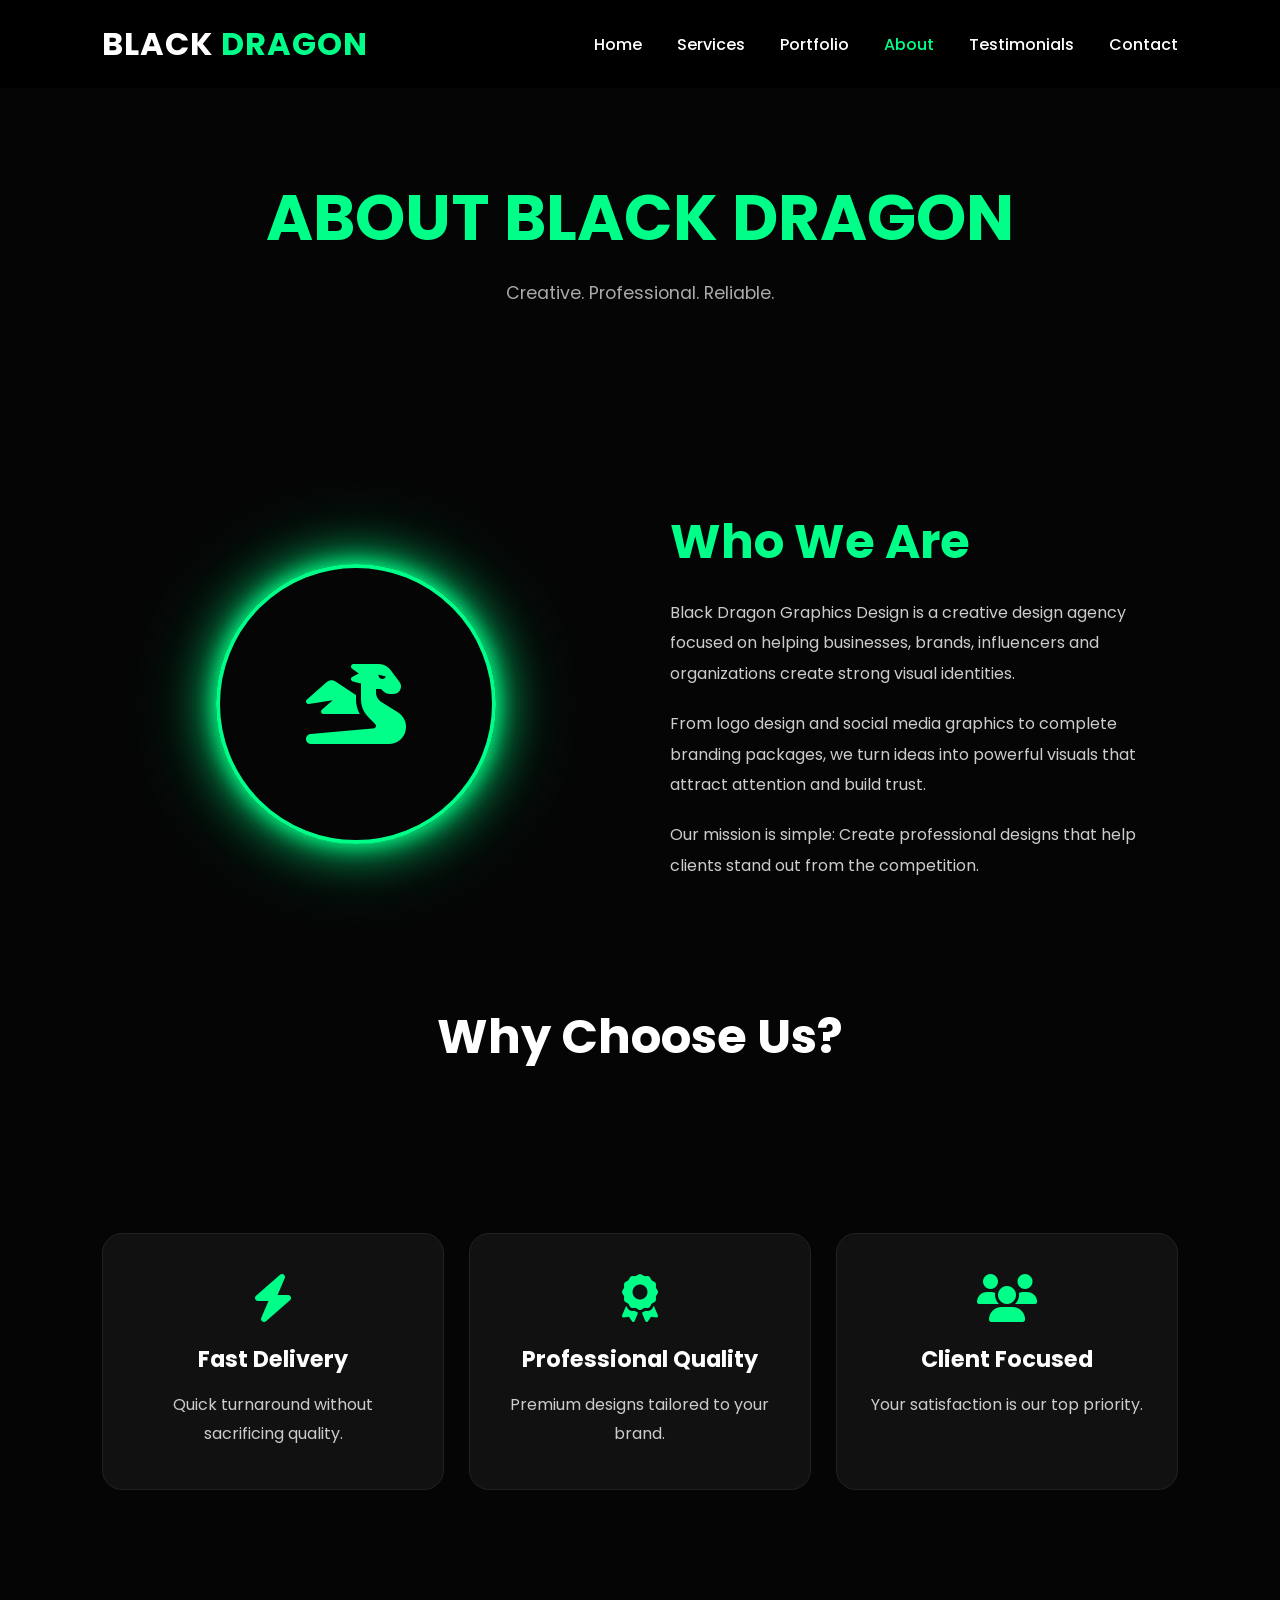
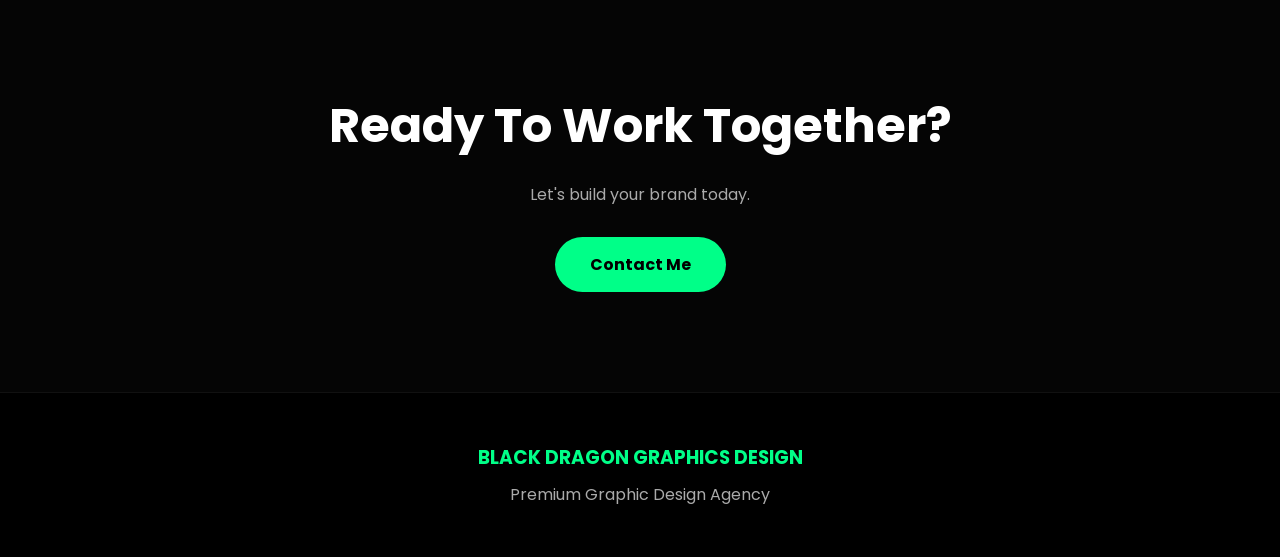
==== My page/about.html @ 7f596248 "Rename about html to about.html" ====
<!DOCTYPE html>
<html lang="en">
<head>

<meta charset="UTF-8">
<meta name="viewport"
content="width=device-width, initial-scale=1.0">

<title>About | Black Dragon</title>

<link rel="stylesheet"
href="style.css">

<link rel="stylesheet"
href="https://cdnjs.cloudflare.com/ajax/libs/font-awesome/6.5.2/css/all.min.css">

</head>

<body>

<header>

<div class="logo">
BLACK <span>DRAGON</span>
</div>

<div id="menu-btn">
<i class="fas fa-bars"></i>
</div>

<nav id="nav">

<a href="index.html">Home</a>

<a href="services.html">
Services
</a>

<a href="portfolio.html">
Portfolio
</a>

<a href="about.html"
class="active">
About
</a>

<a href="testimonials.html">
Testimonials
</a>

<a href="contact.html">
Contact
</a>

</nav>

</header>

<!-- PAGE BANNER -->

<section class="page-banner">

<h1>
ABOUT BLACK DRAGON
</h1>

<p>
Creative. Professional. Reliable.
</p>

</section>

<!-- ABOUT SECTION -->

<section class="about-section">

<div class="about-image">

<div class="dragon-circle small">

<i class="fas fa-dragon"></i>

</div>

</div>

<div class="about-content">

<h2>
Who We Are
</h2>

<p>

Black Dragon Graphics Design is a creative design agency focused on helping businesses, brands, influencers and organizations create strong visual identities.

</p>

<p>

From logo design and social media graphics to complete branding packages, we turn ideas into powerful visuals that attract attention and build trust.

</p>

<p>

Our mission is simple:
Create professional designs that help clients stand out from the competition.

</p>

</div>

</section>

<!-- WHY CHOOSE US -->

<section>

<div class="section-title">

<h2>
Why Choose Us?
</h2>

</div>

<div class="service-grid">

<div class="service-card">

<i class="fas fa-bolt"></i>

<h3>
Fast Delivery
</h3>

<p>
Quick turnaround without sacrificing quality.
</p>

</div>

<div class="service-card">

<i class="fas fa-award"></i>

<h3>
Professional Quality
</h3>

<p>
Premium designs tailored to your brand.
</p>

</div>

<div class="service-card">

<i class="fas fa-users"></i>

<h3>
Client Focused
</h3>

<p>
Your satisfaction is our top priority.
</p>

</div>

</div>

</section>

<!-- CTA -->

<section class="cta">

<h2>

Ready To Work Together?

</h2>

<p>

Let's build your brand today.

</p>

<a href="contact.html"
class="btn">

Contact Me

</a>

</section>

<footer>

<h3>

BLACK DRAGON
GRAPHICS DESIGN

</h3>

<p>

Premium Graphic Design Agency

</p>

</footer>

<script src="script.js"></script>

</body>
</html>
---- My page/style.css ----
/* ==========================
   GOOGLE FONT
========================== */

@import url('https://fonts.googleapis.com/css2?family=Poppins:wght@300;400;500;600;700;800&display=swap');

/* ==========================
   RESET
========================== */

*{
margin:0;
padding:0;
box-sizing:border-box;
font-family:'Poppins',sans-serif;
scroll-behavior:smooth;
}

body{
background:#050505;
color:#ffffff;
overflow-x:hidden;
}

img{
max-width:100%;
display:block;
}

a{
text-decoration:none;
}

ul{
list-style:none;
}

/* ==========================
   LOADER
========================== */

#loader{
position:fixed;
top:0;
left:0;
width:100%;
height:100%;
background:#000;
display:flex;
justify-content:center;
align-items:center;
z-index:9999;
}

.loader-content h1{
font-size:4rem;
font-weight:800;
color:#00ff88;

text-shadow:
0 0 10px #00ff88,
0 0 20px #00ff88,
0 0 40px #00ff88;
}

/* ==========================
   HEADER
========================== */

header{
position:fixed;
top:0;
left:0;
width:100%;

padding:20px 8%;

display:flex;
justify-content:space-between;
align-items:center;

background:rgba(0,0,0,.85);

backdrop-filter:blur(15px);

z-index:1000;

transition:.4s;
}

.logo{
font-size:2rem;
font-weight:700;
letter-spacing:1px;
}

.logo span{
color:#00ff88;
}

nav{
display:flex;
gap:35px;
}

nav a{
color:#fff;
font-weight:500;
transition:.3s;
}

nav a:hover{
color:#00ff88;
}

nav a.active{
color:#00ff88;
}

#menu-btn{
display:none;
font-size:2rem;
cursor:pointer;
}

/* ==========================
   HERO SECTION
========================== */

.hero{
min-height:100vh;

display:flex;
align-items:center;
justify-content:space-between;

gap:60px;

padding:120px 8%;
}

.hero-text{
flex:1;
}

.hero-text h4{
font-size:1.2rem;
color:#00ff88;
margin-bottom:10px;
}

.hero-text h1{
font-size:5rem;
line-height:1.1;
margin-bottom:20px;
}

.hero-text h1 span{
color:#00ff88;

text-shadow:
0 0 10px #00ff88,
0 0 20px #00ff88;
}

.hero-text p{
font-size:1.1rem;
line-height:1.9;
max-width:600px;
color:#cccccc;
margin-bottom:30px;
}

/* ==========================
   BUTTONS
========================== */

.hero-buttons{
display:flex;
gap:15px;
margin-bottom:40px;
}

.btn{
display:inline-block;

padding:15px 35px;

background:#00ff88;
color:#000;

border-radius:50px;

font-weight:700;

transition:.4s;
}

.btn:hover{
transform:translateY(-5px);

box-shadow:
0 0 15px #00ff88,
0 0 25px #00ff88;
}

.btn-outline{
display:inline-block;

padding:15px 35px;

border:2px solid #00ff88;

color:#fff;

border-radius:50px;

transition:.4s;
}

.btn-outline:hover{
background:#00ff88;
color:#000;
}

/* ==========================
   STATS
========================== */

.stats{
display:flex;
gap:25px;
flex-wrap:wrap;
}

.stat-box{
background:#111111;

padding:20px;

border-radius:15px;

min-width:120px;

text-align:center;

border:1px solid #00ff88;
}

.stat-box h2{
font-size:2rem;
color:#00ff88;
}

.stat-box p{
color:#ccc;
margin-top:5px;
}

/* ==========================
   HERO IMAGE
========================== */

.hero-image{
flex:1;

display:flex;
justify-content:center;
align-items:center;
}

.dragon-circle{
width:420px;
height:420px;

border-radius:50%;

border:4px solid #00ff88;

display:flex;
justify-content:center;
align-items:center;

font-size:8rem;

color:#00ff88;

box-shadow:
0 0 20px #00ff88,
0 0 50px #00ff88,
0 0 100px rgba(0,255,136,.3);
}

/* ==========================
   PAGE BANNER
========================== */

.page-banner{
padding:170px 8% 100px;

text-align:center;
}

.page-banner h1{
font-size:4rem;
color:#00ff88;
margin-bottom:15px;
}

.page-banner p{
font-size:1.1rem;
color:#aaa;
}

/* ==========================
   SECTION TITLE
========================== */

.section-title{
text-align:center;
margin-bottom:60px;
}

.section-title h2{
font-size:3rem;
margin-bottom:10px;
}

.section-title p{
color:#aaa;
}

/* ==========================
   CTA
========================== */

.cta{
padding:100px 8%;
text-align:center;
}

.cta h2{
font-size:3rem;
margin-bottom:20px;
}

.cta p{
color:#aaa;
margin-bottom:30px;
}

/* ==========================
   FOOTER
========================== */

footer{
padding:50px 8%;

text-align:center;

background:#000;
border-top:1px solid #111;
}

footer h3{
margin-bottom:10px;
color:#00ff88;
}

footer p{
color:#aaa;
}
/* ==========================
   SERVICES PAGE
========================== */

.service-grid{
display:grid;
grid-template-columns:
repeat(auto-fit,minmax(250px,1fr));

gap:25px;

padding:100px 8%;
}

.service-card{
background:#111;

padding:40px 30px;

border-radius:20px;

text-align:center;

border:1px solid #222;

transition:.4s;
}

.service-card:hover{

transform:translateY(-10px);

border-color:#00ff88;

box-shadow:
0 0 20px rgba(0,255,136,.4);

}

.service-card i{
font-size:3rem;
color:#00ff88;
margin-bottom:20px;
}

.service-card h3{
margin-bottom:15px;
font-size:1.4rem;
}

.service-card p{
color:#ccc;
line-height:1.8;
}

/* ==========================
   PORTFOLIO FILTERS
========================== */

.filter-buttons{

display:flex;
justify-content:center;
flex-wrap:wrap;

gap:15px;

margin-bottom:50px;

}

.filter-buttons button{

padding:12px 25px;

background:#111;

color:#fff;

border:none;

border-radius:30px;

cursor:pointer;

transition:.3s;

}

.filter-buttons button:hover,
.filter-buttons button.active{

background:#00ff88;
color:#000;

}

/* ==========================
   PORTFOLIO GRID
========================== */

.portfolio-grid{

display:grid;

grid-template-columns:
repeat(auto-fit,minmax(280px,1fr));

gap:25px;

padding:0 8% 100px;

}

.portfolio-item{

height:300px;

position:relative;

overflow:hidden;

border-radius:20px;

background:#111;

cursor:pointer;

}

.portfolio-item img{

width:100%;
height:100%;

object-fit:cover;

transition:.5s;

}

.portfolio-item:hover img{

transform:scale(1.1);

}

.portfolio-overlay{

position:absolute;

left:0;
bottom:-100%;

width:100%;
height:100%;

display:flex;
justify-content:center;
align-items:center;

background:
rgba(0,255,136,.85);

font-size:1.3rem;
font-weight:700;

color:#000;

transition:.4s;

}

.portfolio-item:hover
.portfolio-overlay{

bottom:0;

}

/* ==========================
   ABOUT PAGE
========================== */

.about-section{

display:flex;

justify-content:center;
align-items:center;

gap:60px;

padding:100px 8%;

flex-wrap:wrap;

}

.about-image{

flex:1;

display:flex;
justify-content:center;

}

.about-content{

flex:1;
max-width:650px;

}

.about-content h2{

font-size:3rem;

margin-bottom:20px;

color:#00ff88;

}

.about-content p{

line-height:1.9;

color:#ccc;

margin-bottom:20px;

}

.dragon-circle.small{

width:280px;
height:280px;

font-size:5rem;

}

/* ==========================
   TESTIMONIALS
========================== */

.testimonials-container{

max-width:900px;

margin:auto;

padding:100px 8%;

}

.slide{

display:none;

background:#111;

padding:50px;

border-radius:20px;

text-align:center;

border:1px solid #222;

}

.slide.active{

display:block;

}

.slide i{

font-size:3rem;

color:#00ff88;

margin-bottom:20px;

}

.slide p{

line-height:1.9;

font-size:1.1rem;

color:#ddd;

margin-bottom:20px;

}

.slide h3{

color:#00ff88;

}

/* ==========================
   CONTACT PAGE
========================== */

.contact-page{

display:flex;

gap:50px;

padding:100px 8%;

flex-wrap:wrap;

}

.contact-info{

flex:1;
min-width:300px;

}

.contact-info h2{

font-size:2.5rem;

color:#00ff88;

margin-bottom:20px;

}

.contact-info p{

line-height:1.8;

color:#ccc;

margin-bottom:30px;

}

.contact-item{

display:flex;

align-items:center;

gap:15px;

margin-bottom:20px;

}

.contact-item i{

font-size:1.4rem;

color:#00ff88;

}

.contact-form-box{

flex:1;
min-width:300px;

}

.contact-form{

display:flex;

flex-direction:column;

gap:20px;

}

.contact-form input,
.contact-form textarea{

padding:18px;

background:#111;

border:1px solid #222;

border-radius:10px;

color:#fff;

}

.contact-form textarea{

height:180px;

resize:none;

}

.contact-form button{

padding:18px;

border:none;

border-radius:50px;

background:#00ff88;

color:#000;

font-weight:700;

cursor:pointer;

transition:.4s;

}

.contact-form button:hover{

transform:translateY(-4px);

}

/* ==========================
   WHATSAPP BUTTON
========================== */

.whatsapp{

position:fixed;

right:20px;
bottom:20px;

width:60px;
height:60px;

border-radius:50%;

display:flex;
justify-content:center;
align-items:center;

background:#00ff88;

color:#000;

font-size:2rem;

box-shadow:
0 0 15px #00ff88;

z-index:999;

transition:.3s;

}

.whatsapp:hover{

transform:scale(1.1);

}

/* ==========================
   PREMIUM ANIMATIONS
========================== */

.service-card,
.portfolio-item,
.about-content,
.slide,
.contact-form{

animation:fadeUp .8s ease;

}

@keyframes fadeUp{

from{

opacity:0;
transform:translateY(30px);

}

to{

opacity:1;
transform:translateY(0);

}

}

/* ==========================
   RESPONSIVE DESIGN
========================== */

@media(max-width:991px){

.hero{

flex-direction:column;
text-align:center;

}

.hero-text h1{

font-size:4rem;

}

.stats{

justify-content:center;

}

}

@media(max-width:768px){

#menu-btn{

display:block;

}

nav{

position:absolute;

top:80px;
left:-100%;

width:100%;

background:#000;

padding:20px;

display:flex;
flex-direction:column;

text-align:center;

transition:.4s;

}

nav.active{

left:0;

}

.hero-text h1{

font-size:3rem;

}

.page-banner h1{

font-size:2.7rem;

}

.section-title h2{

font-size:2.2rem;

}

.dragon-circle{

width:280px;
height:280px;

font-size:5rem;

}

.about-content{

text-align:center;

}

.contact-page{

flex-direction:column;

}

.contact-info{

text-align:center;

}

.contact-item{

justify-content:center;

}

}
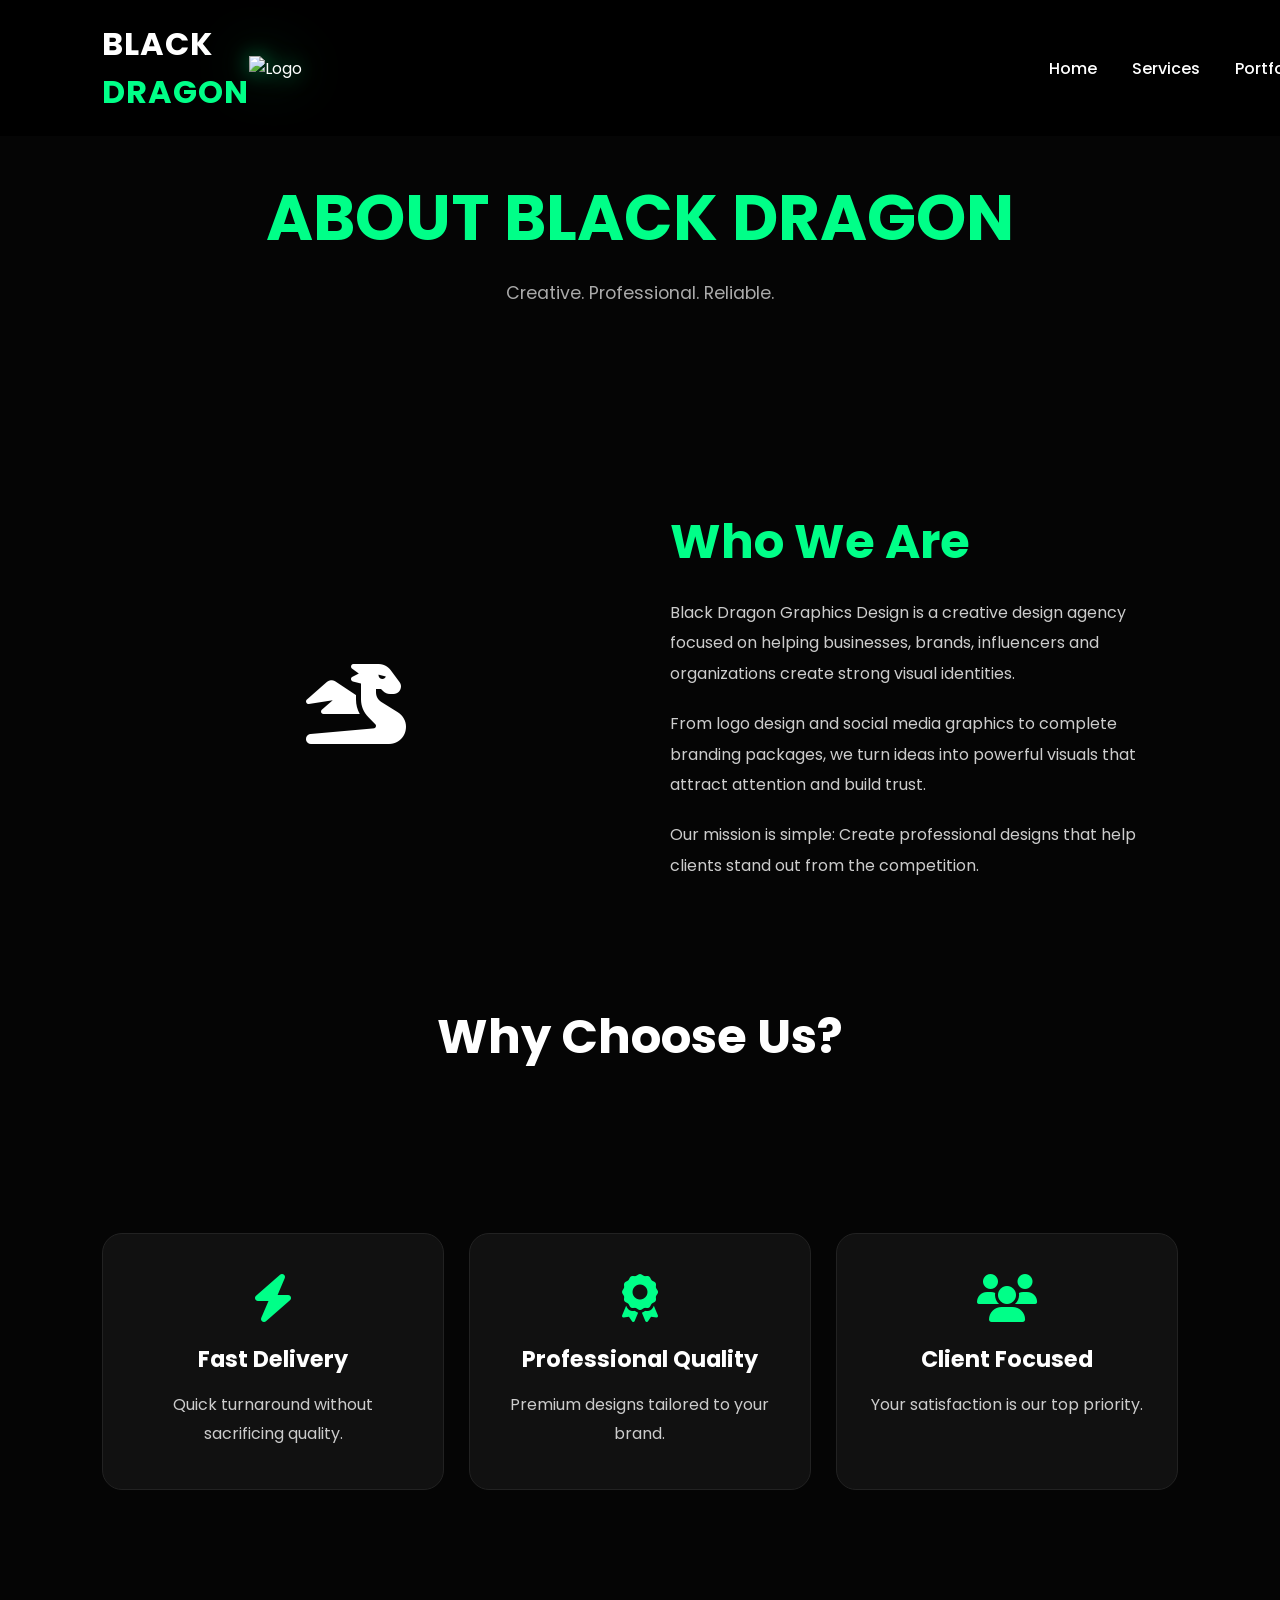
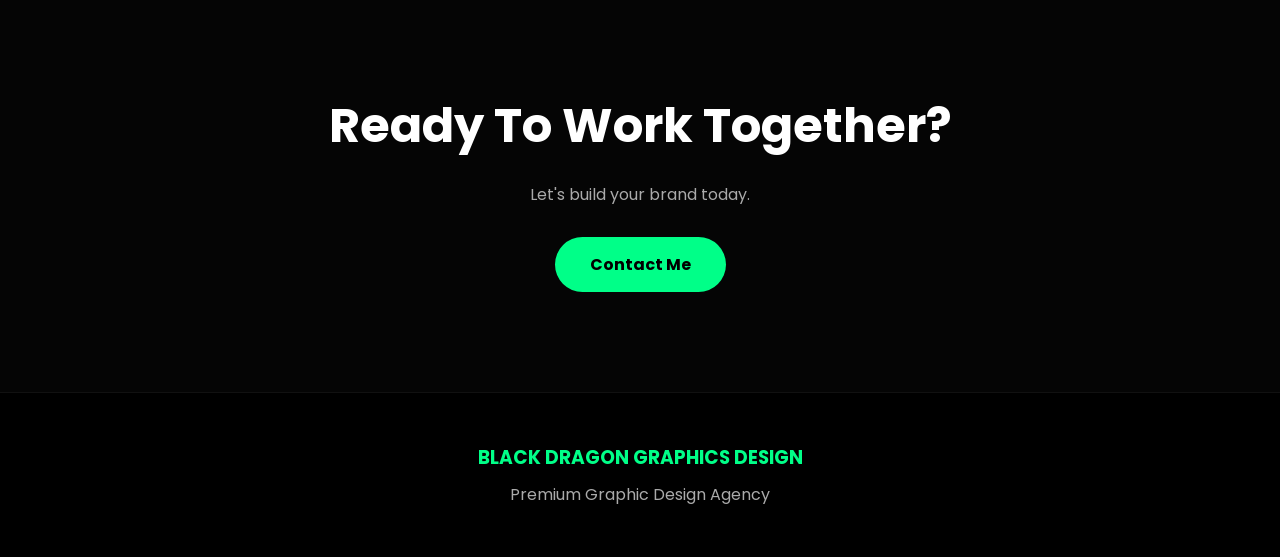
==== commit 1e2a3c98: "Update logo section in about.html" ====
--- a/My page/about.html
+++ b/My page/about.html
@@ -24,8 +24,8 @@
 BLACK <span>DRAGON</span>
 </div>
 
-<div id="menu-btn">
-<i class="fas fa-bars"></i>
+<div class="dragon-circle">
+    <img src="images/mylogo.png" alt="Logo">
 </div>
 
 <nav id="nav">
--- a/My page/style.css
+++ b/My page/style.css
@@ -270,25 +270,26 @@
 }
 
 .dragon-circle{
-width:420px;
-height:420px;
-
-border-radius:50%;
-
-border:4px solid #00ff88;
-
 display:flex;
 justify-content:center;
 align-items:center;
-
-font-size:8rem;
-
-color:#00ff88;
-
-box-shadow:
-0 0 20px #00ff88,
-0 0 50px #00ff88,
-0 0 100px rgba(0,255,136,.3);
+background:none;
+border:none;
+box-shadow:none;
+width:auto;
+height:auto;
+}
+.dragon-circle img{
+width:80vw;
+max-width:800px;
+min-width:350px;
+height:auto;
+
+filter:
+drop-shadow(0 0 10px rgba(0,255,136,.5))
+drop-shadow(0 0 25px rgba(0,255,136,.3));
+
+animation:float 4s ease-in-out infinite;
 }
 
 /* ==========================
@@ -995,3 +996,170 @@
 }
 
 }
+.whatsapp{
+position:fixed;
+bottom:25px;
+right:25px;
+
+width:65px;
+height:65px;
+
+background:#25D366;
+
+border-radius:50%;
+
+display:flex;
+align-items:center;
+justify-content:center;
+
+font-size:2rem;
+color:white;
+
+text-decoration:none;
+
+box-shadow:0 0 20px rgba(37,211,102,.6);
+
+z-index:9999;
+
+animation:pulse 2s infinite;
+}
+
+.whatsapp:hover{
+transform:scale(1.1);
+}
+
+@keyframes pulse{
+
+0%{
+box-shadow:0 0 0 0 rgba(37,211,102,.7);
+}
+
+70%{
+box-shadow:0 0 0 20px rgba(37,211,102,0);
+}
+
+100%{
+box-shadow:0 0 0 0 rgba(37,211,102,0);
+}
+
+}
+.portfolio-grid{
+display:grid;
+grid-template-columns:repeat(auto-fit,minmax(300px,1fr));
+gap:20px;
+padding:20px;
+}
+
+.portfolio-item{
+overflow:hidden;
+border-radius:20px;
+}
+
+.portfolio-item img{
+width:100%;
+display:block;
+transition:.5s;
+}
+
+.portfolio-item img:hover{
+transform:scale(1.1);
+}
+
+.testimonials{
+padding:80px 20px;
+text-align:center;
+}
+
+.testimonials h1{
+font-size:3rem;
+margin-bottom:40px;
+color:#00ff88;
+}
+
+.review-container{
+display:grid;
+grid-template-columns:repeat(auto-fit,minmax(300px,1fr));
+gap:25px;
+}
+
+.review-card{
+background:#111;
+padding:30px;
+border-radius:20px;
+border:1px solid rgba(0,255,136,.3);
+transition:.3s;
+}
+
+.review-card:hover{
+transform:translateY(-10px);
+box-shadow:0 0 25px rgba(0,255,136,.3);
+}
+
+.review-card p{
+color:#ccc;
+line-height:1.7;
+}
+
+.review-card h4{
+margin-top:15px;
+color:#00ff88;
+}
+
+.review-form{
+margin-top:60px;
+max-width:600px;
+margin-left:auto;
+margin-right:auto;
+}
+
+.review-form input,
+.review-form textarea{
+
+width:100%;
+
+padding:15px;
+
+margin:10px 0;
+
+background:#111;
+
+border:1px solid #00ff88;
+
+color:#fff;
+
+border-radius:10px;
+
+}
+
+.review-form button{
+
+padding:15px 30px;
+
+background:#00ff88;
+
+border:none;
+
+color:#000;
+
+font-weight:bold;
+
+cursor:pointer;
+
+border-radius:30px;
+
+   }
+@keyframes float{
+
+0%{
+transform:translateY(0);
+}
+
+50%{
+transform:translateY(-15px);
+}
+
+100%{
+transform:translateY(0);
+}
+
+}
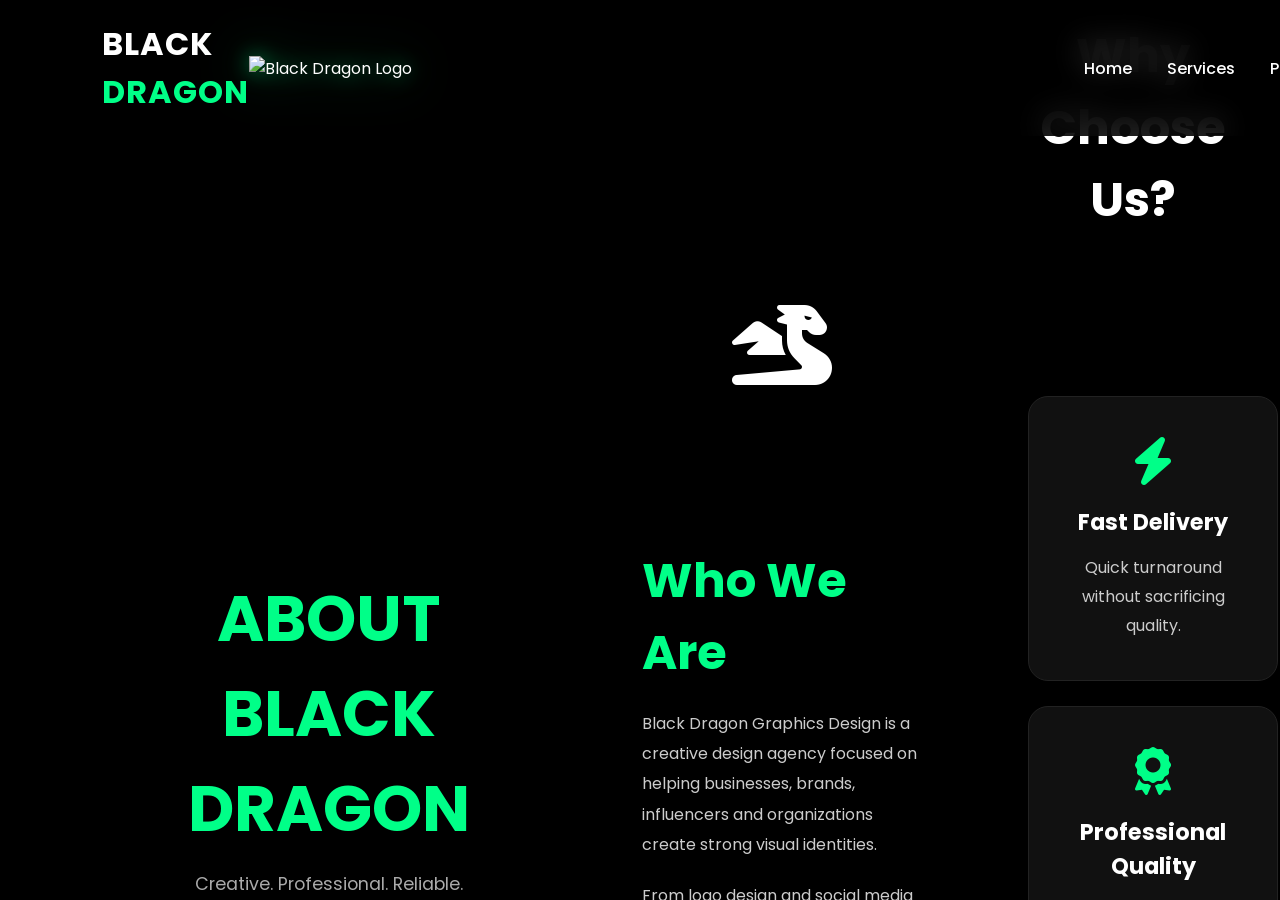
==== commit 1c15c9d0: "Update about.html" ====
--- a/My page/about.html
+++ b/My page/about.html
@@ -20,15 +20,17 @@
 
 <header>
 
+<header>
+
 <div class="logo">
 BLACK <span>DRAGON</span>
 </div>
 
+<nav id="nav">
+
 <div class="dragon-circle">
-    <img src="images/mylogo.png" alt="Logo">
-</div>
-
-<nav id="nav">
+    <img src="images/mylogo.png" alt="Black Dragon Logo">
+</div>
 
 <a href="index.html">Home</a>
 
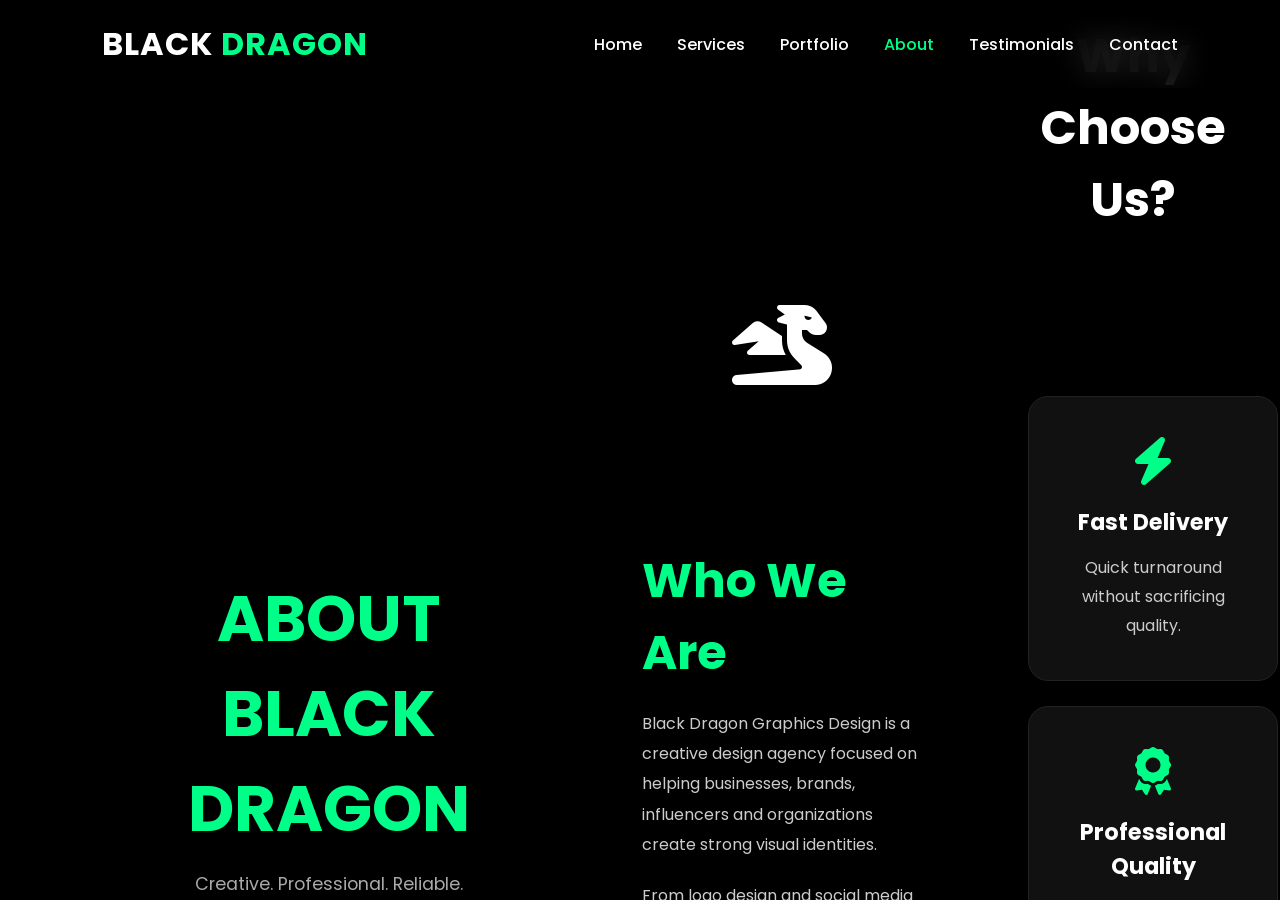
==== commit da3e327b: "Remove logo from navigation in about.html Removed logo section from the navigation." ====
--- a/My page/about.html
+++ b/My page/about.html
@@ -28,10 +28,6 @@
 
 <nav id="nav">
 
-<div class="dragon-circle">
-    <img src="images/mylogo.png" alt="Black Dragon Logo">
-</div>
-
 <a href="index.html">Home</a>
 
 <a href="services.html">
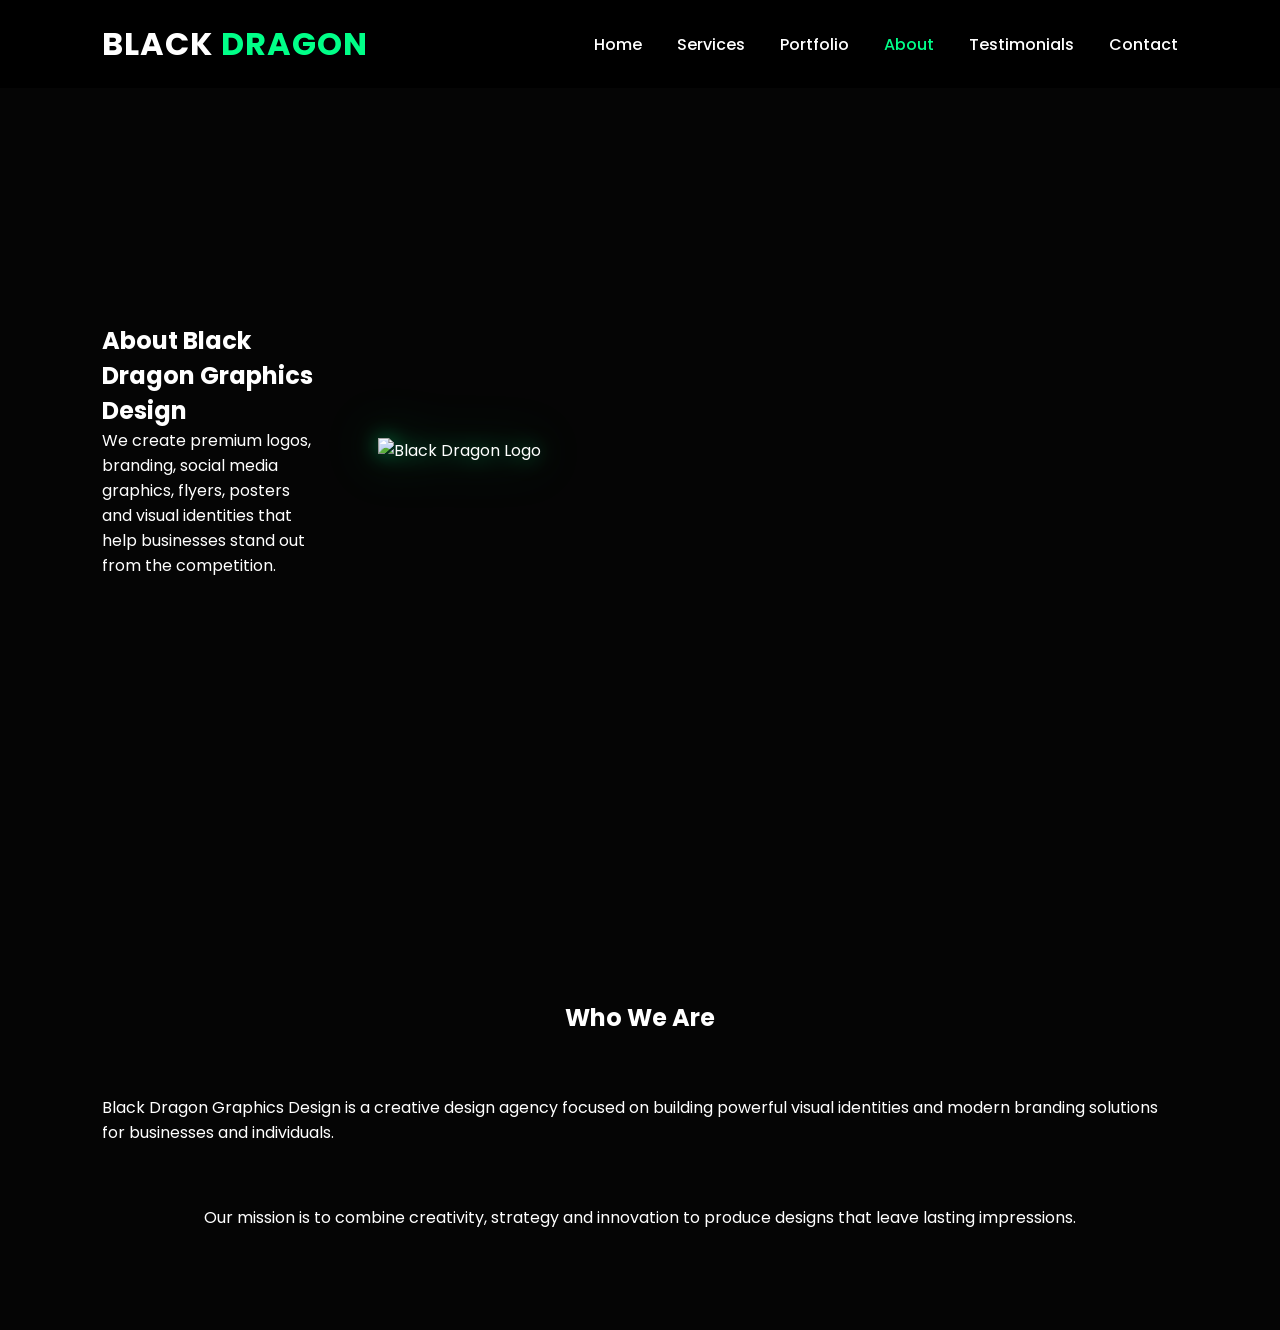
==== commit aba58c6e: "Update about.html" ====
--- a/My page/about.html
+++ b/My page/about.html
@@ -1,15 +1,15 @@
 <!DOCTYPE html>
 <html lang="en">
+
 <head>
 
 <meta charset="UTF-8">
-<meta name="viewport"
-content="width=device-width, initial-scale=1.0">
+
+<meta name="viewport" content="width=device-width, initial-scale=1.0">
 
 <title>About | Black Dragon</title>
 
-<link rel="stylesheet"
-href="style.css">
+<link rel="stylesheet" href="style.css">
 
 <link rel="stylesheet"
 href="https://cdnjs.cloudflare.com/ajax/libs/font-awesome/6.5.2/css/all.min.css">
@@ -17,8 +17,6 @@
 </head>
 
 <body>
-
-<header>
 
 <header>
 
@@ -30,141 +28,44 @@
 
 <a href="index.html">Home</a>
 
-<a href="services.html">
-Services
-</a>
+<a href="services.html">Services</a>
 
-<a href="portfolio.html">
-Portfolio
-</a>
+<a href="portfolio.html">Portfolio</a>
 
-<a href="about.html"
-class="active">
-About
-</a>
+<a href="about.html" class="active">About</a>
 
-<a href="testimonials.html">
-Testimonials
-</a>
+<a href="testimonials.html">Testimonials</a>
 
-<a href="contact.html">
-Contact
-</a>
+<a href="contact.html">Contact</a>
 
 </nav>
 
+<div id="menu-btn">
+<i class="fas fa-bars"></i>
+</div>
+
 </header>
 
-<!-- PAGE BANNER -->
+<section class="hero">
 
-<section class="page-banner">
+<div class="hero-content">
 
-<h1>
-ABOUT BLACK DRAGON
-</h1>
+<h1>About Black Dragon Graphics Design</h1>
 
 <p>
-Creative. Professional. Reliable.
-</p>
-
-</section>
-
-<!-- ABOUT SECTION -->
-
-<section class="about-section">
-
-<div class="about-image">
-
-<div class="dragon-circle small">
-
-<i class="fas fa-dragon"></i>
-
-</div>
-
-</div>
-
-<div class="about-content">
-
-<h2>
-Who We Are
-</h2>
-
-<p>
-
-Black Dragon Graphics Design is a creative design agency focused on helping businesses, brands, influencers and organizations create strong visual identities.
-
-</p>
-
-<p>
-
-From logo design and social media graphics to complete branding packages, we turn ideas into powerful visuals that attract attention and build trust.
-
-</p>
-
-<p>
-
-Our mission is simple:
-Create professional designs that help clients stand out from the competition.
-
+We create premium logos, branding, social media graphics,
+flyers, posters and visual identities that help businesses
+stand out from the competition.
 </p>
 
 </div>
 
-</section>
+<div class="hero-image">
 
-<!-- WHY CHOOSE US -->
+<div class="dragon-circle">
 
-<section>
-
-<div class="section-title">
-
-<h2>
-Why Choose Us?
-</h2>
-
-</div>
-
-<div class="service-grid">
-
-<div class="service-card">
-
-<i class="fas fa-bolt"></i>
-
-<h3>
-Fast Delivery
-</h3>
-
-<p>
-Quick turnaround without sacrificing quality.
-</p>
-
-</div>
-
-<div class="service-card">
-
-<i class="fas fa-award"></i>
-
-<h3>
-Professional Quality
-</h3>
-
-<p>
-Premium designs tailored to your brand.
-</p>
-
-</div>
-
-<div class="service-card">
-
-<i class="fas fa-users"></i>
-
-<h3>
-Client Focused
-</h3>
-
-<p>
-Your satisfaction is our top priority.
-</p>
+<img src="images/mylogo.png"
+alt="Black Dragon Logo">
 
 </div>
 
@@ -172,49 +73,25 @@
 
 </section>
 
-<!-- CTA -->
+<section class="about-section">
 
-<section class="cta">
-
-<h2>
-
-Ready To Work Together?
-
-</h2>
+<h2>Who We Are</h2>
 
 <p>
-
-Let's build your brand today.
-
+Black Dragon Graphics Design is a creative design agency
+focused on building powerful visual identities and modern
+branding solutions for businesses and individuals.
 </p>
 
-<a href="contact.html"
-class="btn">
-
-Contact Me
-
-</a>
+<p>
+Our mission is to combine creativity, strategy and innovation
+to produce designs that leave lasting impressions.
+</p>
 
 </section>
-
-<footer>
-
-<h3>
-
-BLACK DRAGON
-GRAPHICS DESIGN
-
-</h3>
-
-<p>
-
-Premium Graphic Design Agency
-
-</p>
-
-</footer>
 
 <script src="script.js"></script>
 
 </body>
+
 </html>
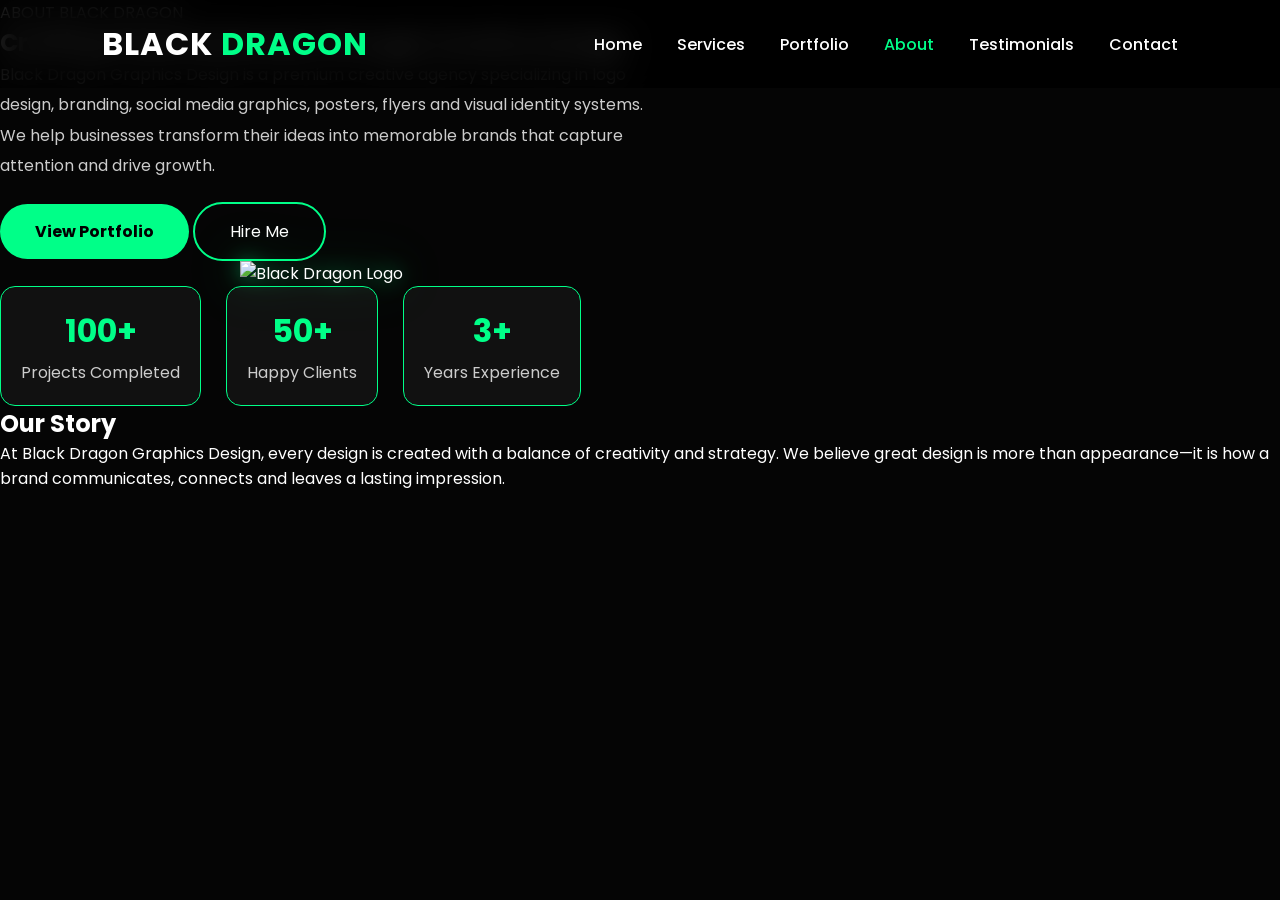
==== commit 9a040027: "Revise about section with new branding details Updated the about section with new content and struct" ====
--- a/My page/about.html
+++ b/My page/about.html
@@ -46,17 +46,39 @@
 
 </header>
 
-<section class="hero">
+<section class="about-hero">
 
-<div class="hero-content">
+<div class="about-content">
 
-<h1>About Black Dragon Graphics Design</h1>
+<span class="about-tag">
+ABOUT BLACK DRAGON
+</span>
+
+<h1>
+Crafting Powerful Brands Through
+<span>Creative Design</span>
+</h1>
 
 <p>
-We create premium logos, branding, social media graphics,
-flyers, posters and visual identities that help businesses
-stand out from the competition.
+Black Dragon Graphics Design is a premium creative agency
+specializing in logo design, branding, social media graphics,
+posters, flyers and visual identity systems.
+
+We help businesses transform their ideas into memorable brands
+that capture attention and drive growth.
 </p>
+
+<div class="about-buttons">
+
+<a href="portfolio.html" class="btn">
+View Portfolio
+</a>
+
+<a href="contact.html" class="btn-outline">
+Hire Me
+</a>
+
+</div>
 
 </div>
 
@@ -73,23 +95,47 @@
 
 </section>
 
-<section class="about-section">
+<section class="stats">
 
-<h2>Who We Are</h2>
+<div class="stat-box">
+
+<h2>100+</h2>
+
+<p>Projects Completed</p>
+
+</div>
+
+<div class="stat-box">
+
+<h2>50+</h2>
+
+<p>Happy Clients</p>
+
+</div>
+
+<div class="stat-box">
+
+<h2>3+</h2>
+
+<p>Years Experience</p>
+
+</div>
+
+</section>
+
+<section class="about-story">
+
+<h2>Our Story</h2>
 
 <p>
-Black Dragon Graphics Design is a creative design agency
-focused on building powerful visual identities and modern
-branding solutions for businesses and individuals.
-</p>
+At Black Dragon Graphics Design, every design is created with
+a balance of creativity and strategy.
 
-<p>
-Our mission is to combine creativity, strategy and innovation
-to produce designs that leave lasting impressions.
+We believe great design is more than appearance—it is how
+a brand communicates, connects and leaves a lasting impression.
 </p>
 
 </section>
-
 <script src="script.js"></script>
 
 </body>
